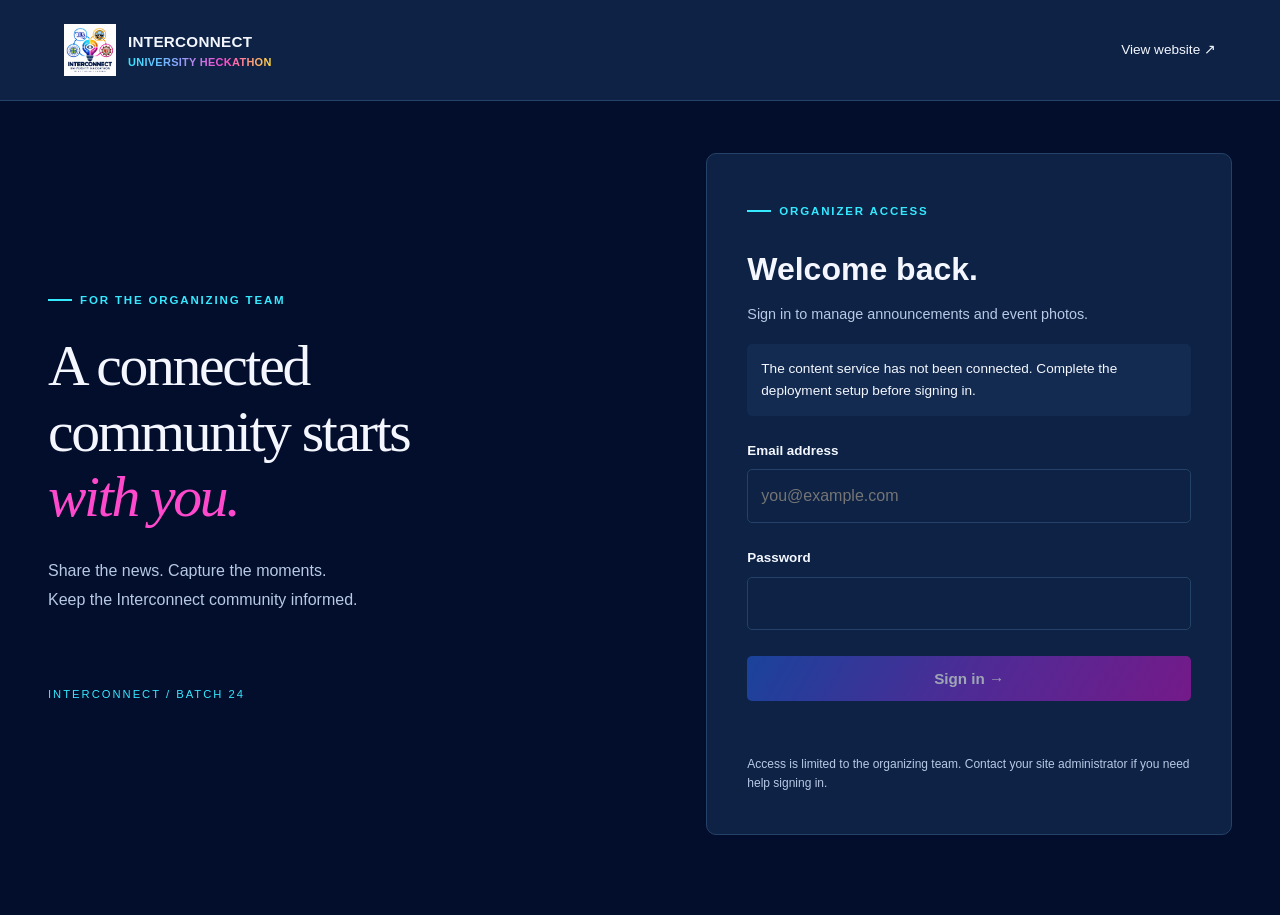
==== admin.html @ a16a400a "final website" ====
<!doctype html>
<html lang="en"><head><meta charset="UTF-8"><meta name="viewport" content="width=device-width, initial-scale=1"><meta name="robots" content="noindex,nofollow"><title>Organizer dashboard · Interconnect</title><link rel="icon" href="images/logo.png"><link rel="stylesheet" href="css/tokens.css"><link rel="stylesheet" href="css/base.css"><link rel="stylesheet" href="css/university.css"><link rel="stylesheet" href="css/admin.css"></head>
<body class="admin-body">
  <header class="admin-header"><a class="nav-logo" href="index.html"><img class="logo-img" src="images/logo.png" alt=""><span class="logo-text">INTERCONNECT <span class="grad-text brand-subtitle">UNIVERSITY HECKATHON</span></span></a><a href="index.html">View website ↗</a></header>
  <main class="admin-main">
    <section id="login-panel" class="login-layout">
      <div class="login-intro"><span class="section-label">For the organizing team</span><h1>A connected<br>community starts<br><em>with you.</em></h1><p>Share the news. Capture the moments.<br>Keep the Interconnect community informed.</p><span class="login-signature">INTERCONNECT / BATCH 24</span></div>
      <div class="admin-card login-card"><span class="section-label">Organizer access</span><h2>Welcome back.</h2><p class="muted">Sign in to manage announcements and event photos.</p>
        <p id="setup-notice" class="notice" hidden>The content service has not been connected. Complete the deployment setup before signing in.</p>
        <form id="login-form"><label for="email">Email address</label><input id="email" name="email" type="email" autocomplete="username" required placeholder="you@example.com"><label for="password">Password</label><input id="password" name="password" type="password" autocomplete="current-password" required><button class="btn btn-primary" type="submit">Sign in →</button><p id="login-status" class="form-status" role="status"></p></form>
        <p class="login-help">Access is limited to the organizing team. Contact your site administrator if you need help signing in.</p>
      </div>
    </section>
    <section id="dashboard" hidden>
      <div class="dashboard-heading"><div><span class="section-label">Organizer workspace</span><h1>Make it worth sharing.</h1><p class="muted">Your updates appear on the public website as soon as you publish.</p></div><button class="btn btn-ghost" id="logout">Sign out</button></div>
      <div id="dashboard-status" class="form-status" role="status"></div>
      <div class="admin-tabs" role="tablist" aria-label="Content type"><button id="announcements-tab" role="tab" aria-selected="true" aria-controls="announcements-panel">Announcements <span id="announcement-count">—</span></button><button id="photos-tab" role="tab" aria-selected="false" aria-controls="photos-panel" tabindex="-1">Event photos <span id="photo-count">—</span></button></div>
      <section id="announcements-panel" role="tabpanel" aria-labelledby="announcements-tab">
        <div class="editor-layout"><div class="admin-card"><h2 id="editor-title">New announcement</h2><p class="muted">Share dates, reminders, and important updates.</p>
          <form id="announcement-form"><label for="announcement-title">Title</label><input id="announcement-title" maxlength="160" required placeholder="Give your update a clear title"><label for="announcement-body">Message</label><textarea id="announcement-body" rows="7" maxlength="5000" required placeholder="What does the community need to know?"></textarea><label class="check-label"><input type="checkbox" id="announcement-pinned"> Pin to the top of announcements</label><div class="form-actions"><button class="btn btn-primary" type="submit" id="announcement-save">Publish announcement</button><button class="btn btn-ghost" type="button" id="cancel-edit" hidden>Cancel edit</button></div><p id="announcement-status" class="form-status" role="status"></p></form>
        </div><div><div class="list-heading"><h2>Published announcements</h2><button class="text-button" id="refresh-announcements">Refresh</button></div><div id="admin-announcements" class="admin-list"></div><button class="btn btn-ghost load-more" id="admin-announcements-more" hidden>Load more</button></div></div>
      </section>
      <section id="photos-panel" role="tabpanel" aria-labelledby="photos-tab" hidden>
        <div class="editor-layout"><div class="admin-card"><h2>Share an event photo</h2><p class="muted">Celebrate the moments that brought everyone together.</p>
          <form id="photo-form"><label for="photo-file">Choose a photo</label><input id="photo-file" type="file" accept="image/jpeg,image/png,image/webp" required aria-describedby="photo-help"><p class="field-help" id="photo-help">JPEG, PNG, or WebP · up to 8 MB · under 40 megapixels</p><img id="photo-preview" class="upload-preview" alt="Selected photo preview" hidden><label for="photo-caption">Caption / image description</label><input id="photo-caption" maxlength="240" required placeholder="Describe this moment"><button class="btn btn-primary" type="submit">Upload &amp; publish photo</button><p id="photo-status" class="form-status" role="status"></p></form>
        </div><div><div class="list-heading"><h2>Event gallery</h2><button class="text-button" id="refresh-photos">Refresh</button></div><div id="admin-photos" class="admin-photo-grid"></div><button class="btn btn-ghost load-more" id="admin-photos-more" hidden>Load more</button></div></div>
      </section>
    </section>
  </main>
  <dialog id="delete-dialog" class="confirm-dialog"><form method="dialog"><h2>Delete this item?</h2><p id="delete-description"></p><p>This permanently removes it from the website.</p><div class="form-actions"><button class="btn btn-ghost" value="cancel" autofocus>Keep item</button><button class="btn btn-primary" value="delete">Delete permanently</button></div></form></dialog>
  <script src="js/config.js"></script><script src="js/api.js"></script><script src="js/admin.js"></script>
</body></html>
---- css/tokens.css ----
/* ============================================================
   DESIGN TOKENS — Edit these to restyle the entire site
============================================================ */
:root {
  /* Colors */
  --c-bg:        #050814;
  --c-navy:      #080d1e;
  --c-purple:    #7c3aed;
  --c-purple-lt: #a855f7;
  --c-blue:      #2563eb;
  --c-blue-lt:   #38bdf8;
  --c-pink:      #ec4899;
  --c-yellow:    #fbbf24;
  --c-white:     #f1f5f9;
  --c-muted:     #94a3b8;
  --c-border:    rgba(124,58,237,0.25);

  /* Gradients */
  --grad-main: linear-gradient(135deg,#7c3aed,#2563eb,#ec4899);
  --grad-text: linear-gradient(90deg,#a855f7,#38bdf8,#ec4899);
  --grad-card: linear-gradient(135deg,rgba(124,58,237,0.08),rgba(37,99,235,0.06));

  /* Glass */
  --glass-bg:     rgba(8,13,30,0.6);
  --glass-border: rgba(255,255,255,0.08);

  /* Typography */
  --font-display: 'Outfit', sans-serif;
  --font-body:    'Space Grotesk', sans-serif;

  /* Easing */
  --ease-out:    cubic-bezier(0.16,1,0.3,1);
  --ease-spring: cubic-bezier(0.34,1.56,0.64,1);

  /* Spacing */
  --section-py: 100px;
  --container:  1200px;
  --gap:        24px;
}
---- css/base.css ----
/* ============================================================
   BASE RESET & UTILITIES
============================================================ */
*, *::before, *::after { box-sizing: border-box; margin: 0; padding: 0; }
html { scroll-behavior: smooth; font-size: 16px; }
body {
  background: var(--c-bg);
  color: var(--c-white);
  font-family: var(--font-body);
  line-height: 1.6;
  overflow-x: hidden;
}
a { color: inherit; text-decoration: none; }
img { max-width: 100%; display: block; }

/* Gradient text */
.grad-text {
  background: var(--grad-text);
  -webkit-background-clip: text;
  -webkit-text-fill-color: transparent;
  background-clip: text;
}

/* Container */
.container {
  max-width: var(--container);
  margin: 0 auto;
  padding: 0 var(--gap);
}

/* Section */
.section { position: relative; z-index: 2; padding: var(--section-py) 0; }
.pt-0 { padding-top: 0 !important; }

/* Text helpers */
.text-center { text-align: center; }
.mx-auto { margin-left: auto; margin-right: auto; }

/* Section label */
.section-label {
  display: inline-flex; align-items: center; gap: 8px;
  font-size: 0.72rem; font-weight: 600; letter-spacing: 0.15em;
  text-transform: uppercase; color: var(--c-purple-lt);
  border: 1px solid rgba(168,85,247,0.3);
  border-radius: 100px; padding: 6px 16px; margin-bottom: 24px;
  background: rgba(124,58,237,0.08);
}
.section-label::before {
  content: '';
  width: 6px; height: 6px; border-radius: 50%;
  background: var(--c-purple-lt);
  animation: pulse-dot 2s ease infinite;
}
@keyframes pulse-dot {
  0%,100% { opacity:1; transform:scale(1); }
  50%      { opacity:0.4; transform:scale(0.6); }
}

/* Section headings */
.section-heading {
  font-family: var(--font-display);
  font-size: clamp(2rem,3.5vw,2.8rem);
  font-weight: 800; line-height: 1.15;
  letter-spacing: -0.01em; margin-bottom: 16px;
}
.section-sub {
  color: var(--c-muted); max-width: 520px;
  line-height: 1.75; margin-bottom: 0;
}
.section-header-row {
  display: flex; align-items: flex-end;
  justify-content: space-between;
  flex-wrap: wrap; gap: 20px; margin-bottom: 60px;
}

/* Body text */
.body-text {
  color: var(--c-muted); line-height: 1.8; margin-bottom: 20px;
}

/* Buttons */
.btn {
  display: inline-flex; align-items: center; gap: 8px;
  font-family: var(--font-body); font-weight: 600; font-size: 0.95rem;
  border-radius: 12px; padding: 14px 28px; cursor: pointer;
  transition: all 0.3s var(--ease-out); border: none;
}
.btn-lg { font-size: 1.05rem; padding: 16px 36px; }
.btn-primary {
  background: var(--grad-main); color: #fff;
  box-shadow: 0 0 24px rgba(124,58,237,0.4);
}
.btn-primary:hover {
  transform: translateY(-3px) scale(1.02);
  box-shadow: 0 0 40px rgba(124,58,237,0.6), 0 16px 32px rgba(0,0,0,0.3);
}
.btn-ghost {
  background: rgba(255,255,255,0.04);
  border: 1px solid rgba(255,255,255,0.12);
  color: var(--c-white);
  backdrop-filter: blur(10px);
}
.btn-ghost:hover {
  background: rgba(124,58,237,0.15);
  border-color: rgba(168,85,247,0.5);
  transform: translateY(-2px);
  box-shadow: 0 0 20px rgba(124,58,237,0.2);
}

/* Glass card */
.glass-card {
  background: var(--glass-bg);
  border: 1px solid var(--glass-border);
  border-radius: 20px;
  backdrop-filter: blur(16px);
  -webkit-backdrop-filter: blur(16px);
}

/* Tags */
.tag {
  font-size: 0.75rem; font-weight: 600;
  padding: 5px 12px; border-radius: 100px;
  background: rgba(37,99,235,0.15);
  border: 1px solid rgba(56,189,248,0.25);
  color: var(--c-blue-lt);
}

/* Logo */
.logo-img { width: 52px; height: 52px; flex-shrink: 0; object-fit: contain; }
.logo-text {
  font-family: var(--font-display);
  font-weight: 800; font-size: 1rem;
}
---- css/university.css ----
/* Existing academic layout with the hackathon campaign color palette. */
:root { --c-bg:#030d2c; --c-navy:#071632; --c-white:#f4f7ff; --c-muted:#b7c9e5; --c-purple:#7755ee; --c-purple-lt:#35e9ff; --c-blue:#2563eb; --c-blue-lt:#35e9ff; --c-pink:#ff49cd; --c-yellow:#ffda3d; --c-border:#244267; --glass-bg:#0d2244; --glass-border:#244267; --grad-main:linear-gradient(120deg,#2259d6,#7932cc,#b914b7); --grad-text:linear-gradient(90deg,#35e9ff,#87a7ff,#ff49cd,#ffda3d); --grad-card:linear-gradient(135deg,#0d2244,#122647); --font-body:'Outfit',Arial,sans-serif; --section-py:88px; }
[hidden] { display:none!important; }
body { background:var(--c-bg); }
section[id] { scroll-margin-top:95px; }
:focus-visible { outline:3px solid #35e9ff; outline-offset:4px; }
.skip-link { position:fixed; top:-70px; left:16px; z-index:300; background:#0d2244; padding:12px; }
.skip-link:focus { top:10px; }
#bg-canvas,#particles,.hackathon-glow,.cta-glow,.register-glow { display:none; }
.utility-bar { background:#02091e; color:#f4f7ff; font-size:.76rem; letter-spacing:.04em; }
.utility-bar .container { display:flex; justify-content:space-between; gap:16px; padding-top:9px; padding-bottom:9px; }
.utility-bar a { color:#35e9ff; }
#navbar { position:sticky; top:0; left:auto; transform:none; width:100%; max-width:none; height:86px; padding:0 max(24px,calc((100vw - 1152px)/2)); border:0; border-bottom:1px solid var(--c-border); border-radius:0; background:#0d2244; box-shadow:none; gap:24px; }
#navbar.scrolled { background:#0d2244; box-shadow:0 4px 18px #00061540; }
.nav-links { gap:0; }
.nav-links a { padding:10px 11px; }
.nav-links a:hover,.nav-links a.active { color:#35e9ff; background:#132b50; }
.logo-text { font-size:.95rem; letter-spacing:.02em; }
.logo-text .brand-subtitle { display:block; font-size:.72em; line-height:1.35; }
.mobile-menu { top:90px; background:#0d2244; border-radius:8px; box-shadow:0 12px 30px #00061580; }
.mobile-menu a:hover { background:#132b50; }
.btn { border-radius:5px; box-shadow:none; }
.btn-primary:hover { background:#274ed0; box-shadow:0 5px 14px #00061555; transform:translateY(-2px); }
.btn-ghost { border-color:var(--c-border); background:transparent; }
.btn-ghost:hover { background:#132b50; border-color:#35e9ff; box-shadow:none; }
#hero { min-height:630px; padding:75px 0; background:linear-gradient(110deg,#030d2c 60%,#102650); }
.hero-inner { grid-template-columns:1.15fr 1fr; gap:64px; }
.hero-title { font-size:clamp(3.7rem,6vw,5.8rem); font-weight:600; letter-spacing:-.05em; line-height:1.02; }
.hero-title .grad-text { font-family:Georgia,serif; font-weight:400; font-style:italic; }
.hero-badge,.section-label { border:0; padding:0; border-radius:0; background:none; color:#35e9ff; letter-spacing:.16em; }
.section-label::before { width:24px; height:2px; border-radius:0; animation:none; }
.hero-sub { font-size:1.1rem; }
.hero-meta { gap:12px 24px; border-top:1px solid var(--c-border); padding-top:22px; }
.event-poster { width:100%; background:#0d2244; color:#f4f7ff; padding:40px; position:relative; overflow:hidden; border-radius:160px 160px 8px 8px; min-height:440px; display:flex; flex-direction:column; justify-content:flex-end; box-shadow:18px 18px 0 #20386c; }
.poster-art { position:absolute; inset:26px 26px 150px; border:1px solid #35e9ff60; border-radius:150px 150px 0 0; background:repeating-linear-gradient(90deg,transparent 0 34px,#35e9ff15 35px 36px); }
.poster-art::before,.poster-art::after { content:''; position:absolute; width:140px; height:140px; border:1px solid #35e9ff; border-radius:50%; top:60px; left:calc(50% - 105px); }
.poster-art::after { left:calc(50% - 35px); top:95px; background:#ff49cd1f; }
.poster-kicker { color:#ffda3d; letter-spacing:.2em; font-size:.7rem; position:relative; }
.event-poster h2 { font-family:Georgia,serif; font-weight:400; font-size:2.2rem; line-height:1.18; margin:12px 0 24px; position:relative; }
.poster-bottom { display:flex; justify-content:space-between; border-top:1px solid #ffffff30; padding-top:20px; font-size:.8rem; color:#b7c9e5; }
.universities-strip { background:#0d2244; padding:26px 0; }
.university-roster { display:grid; grid-template-columns:1fr 1fr; gap:48px; align-items:center; padding-top:18px; padding-bottom:18px; }
.host-university .section-label { margin-bottom:12px; }
.host-university h2 { font-size:2rem; font-weight:600; letter-spacing:-.03em; margin-bottom:6px; }
.host-university p { color:var(--c-muted); }
.featuring-universities { border-left:1px solid var(--c-border); padding-left:48px; }
.featuring-universities h3 { font-size:1rem; font-weight:600; margin-bottom:12px; }
.featuring-universities ul { list-style:disc; padding-left:20px; color:var(--c-muted); }
.featuring-universities li { padding:4px 0; }
.featuring-universities li::marker { color:#35e9ff; }
@media(max-width:768px) { .university-roster { grid-template-columns:1fr; gap:24px; } .featuring-universities { border-left:0; border-top:1px solid var(--c-border); padding:24px 0 0; } }
.universities-inner { flex-wrap:nowrap; gap:24px; justify-content:space-between; }
.uni-icon { background:#132b50; border-color:#244267; }
.uni-badge { font-size:.75rem; flex:1; }
.section-heading { font-weight:600; letter-spacing:-.035em; }
.section-header-row { margin-bottom:36px; }
.countdown-section { background:#071632; }
.countdown-box,.stat-card,.hack-card,.pricing-card,.feature-card,.track-card,.tech-badge,.team-card,.about-card-main,.glass-card { border-radius:8px; border-color:var(--c-border); box-shadow:none; }
.countdown-box,.stat-card,.hack-card { background:#0d2244; }
.countdown-date-badge,.tag { background:#132b50; border-color:#244267; color:#35e9ff; }
.feature-num { color:#35e9ff; }
.feature-card::before,.about-card-main::before { display:none; }
.feature-icon,.track-icon,.uni-icon { background:#132b50!important; border-color:#244267!important; }
.step-node,.team-avatar { background:#344dc0!important; }
.feature-accent { background:#ff49cd!important; }
.tech-badge { color:#b7c9e5!important; }
.feature-card:hover,.track-card:hover,.team-card:hover,.pricing-card:hover,.hack-card:hover { border-color:#35e9ff; box-shadow:0 8px 24px #00061555; }
.hackathon-section,.cta-section,.register-section { background:#071632; }
.qr-coming-soon { background:#0d2244; }
.content-section { background:#0d2244; }
.content-grid { display:grid; grid-template-columns:repeat(3,minmax(0,1fr)); gap:24px; }
.content-card { border:1px solid var(--c-border); border-radius:8px; background:#0d2244; padding:28px; overflow-wrap:anywhere; }
.content-card h3 { font-size:1.3rem; font-weight:600; margin:12px 0; line-height:1.35; }
.content-card p { white-space:pre-wrap; color:var(--c-muted); }
.content-date { font-size:.75rem; color:#35e9ff; letter-spacing:.04em; }
.pin-badge { display:inline-block; font-size:.7rem; background:#132b50; color:#35e9ff; border-radius:3px; padding:3px 8px; margin-right:8px; }
.content-state { grid-column:1/-1; border:1px dashed #244267; background:#030d2c; border-radius:8px; padding:38px 24px; text-align:center; color:var(--c-muted); }
.content-state strong { display:block; font-size:1.1rem; color:var(--c-white); margin-bottom:6px; }
.content-state button { margin-top:16px; }
.load-more { margin:28px auto 0; display:flex; }
.photo-card { padding:0; overflow:hidden; }
.photo-card button { display:block; border:0; background:#132b50; width:100%; cursor:zoom-in; }
.photo-card img { width:100%; aspect-ratio:4/3; object-fit:cover; transition:transform .25s; }
.photo-card button:hover img { transform:scale(1.03); }
.photo-card figcaption { padding:18px 22px; }
.lightbox { border:0; border-radius:8px; margin:auto; padding:20px; max-width:min(94vw,1100px); max-height:94vh; background:#0d2244; }
.lightbox::backdrop { background:#000615e6; }
.lightbox img { max-height:72vh; margin:auto; object-fit:contain; }
.lightbox p { margin-top:14px; }
.lightbox .btn { display:flex; margin:0 0 16px auto; }
#footer { background:#02091e; color:#f4f7ff; --c-muted:#b7c9e5; --c-white:#f4f7ff; --c-purple-lt:#35e9ff; --grad-text:linear-gradient(90deg,#35e9ff,#ff49cd); }
.footer-bottom { border-color:#ffffff25; }
.page-banner { background:#071632; border-bottom:1px solid var(--c-border); padding:48px 0 54px; }
.page-breadcrumb { color:var(--c-muted); font-size:.8rem; margin-bottom:22px; }
.page-breadcrumb a { color:#35e9ff; text-decoration:underline; text-underline-offset:3px; }
.page-banner h1 { font-family:Georgia,serif; font-size:clamp(2.5rem,5vw,4rem); font-weight:400; line-height:1.15; margin-bottom:16px; }
.page-banner p { color:var(--c-muted); max-width:620px; }
.mobile-menu a.active { color:#35e9ff; background:#132b50; }
body[data-page]:not([data-page="home"]) main { min-height:60vh; }
.footer-developers { padding-top:18px; color:#b7c9e5; font-size:.82rem; text-align:center; }
.footer-developers a { color:#35e9ff; text-decoration:underline; text-underline-offset:3px; }
.footer-developers a:hover { color:#f4f7ff; }
.team-grid { grid-template-columns:repeat(3,minmax(0,1fr)); }
@media(max-width:1024px) { .team-grid { grid-template-columns:repeat(2,minmax(0,1fr)); } }
@media(max-width:480px) { .team-grid { grid-template-columns:1fr; } }
button:disabled { opacity:.6; cursor:wait; }
@media(max-width:1050px) { .nav-links { display:none; } .hamburger { display:flex; } .hero-inner { gap:32px; } .event-poster { padding:30px; } }
@media(max-width:768px) { #navbar { height:74px; padding:0 20px; } .utility-bar .container { font-size:.65rem; } .utility-bar .utility-extra { display:none; } #hero { padding:48px 0 60px; } .hero-inner { grid-template-columns:1fr; } .hero-visual { order:0; } .event-poster { min-height:390px; max-width:440px; margin:16px auto 0; } .hero-meta { margin-bottom:10px; } .universities-inner { flex-wrap:wrap; } .uni-badge { flex-basis:42%; } .content-grid { grid-template-columns:1fr 1fr; } .section { padding:64px 0; } }
@media(max-width:500px) { .content-grid { grid-template-columns:1fr; } .hero-title { font-size:3.8rem; } .event-poster { box-shadow:8px 8px 0 #20386c; } .utility-bar .container { gap:6px; } .logo-text { font-size:.82rem; } }
@media(prefers-reduced-motion:reduce) { html { scroll-behavior:auto; } *,*::before,*::after { animation:none!important; transition:none!important; } .reveal { opacity:1!important; transform:none!important; } }

.registration-pending { background:#2259d6; color:#fff; opacity:1; }
.qr-wrapper { width:232px; height:232px; padding:15px; background:#fff; border-color:var(--c-border); }
.qr-wrapper canvas,.qr-wrapper img { border-radius:0!important; }
.team-avatar { color:#fff; width:112px; height:112px; box-shadow:0 0 0 4px #132b50; }
.team-card:hover .team-avatar { box-shadow:0 0 0 4px #35e9ff; }
.team-card { display:flex; flex-direction:column; align-items:center; }
.team-desc { flex:1; }
.team-linkedin { display:inline-flex; align-items:center; gap:8px; margin-top:20px; padding:8px 14px; border:1px solid var(--c-border); border-radius:5px; color:#35e9ff; font-size:.8rem; font-weight:600; }
.team-linkedin-icon { width:20px; height:20px; object-fit:contain; flex-shrink:0; }
.team-linkedin:hover { background:#132b50; border-color:#35e9ff; }
.team-linkedin-placeholder,.team-linkedin-placeholder:hover { color:var(--c-muted); background:#030d2c; border-color:var(--c-border); }
---- css/admin.css ----
.admin-body { font-family:Arial,sans-serif; }
.admin-header { padding:24px 5%; display:flex; align-items:center; justify-content:space-between; gap:20px; background:#0d2244; border-bottom:1px solid var(--c-border); font-size:.85rem; }
.admin-main { max-width:1240px; margin:0 auto; padding:52px 28px 80px; }
.login-layout { display:grid; grid-template-columns:1.1fr 1fr; gap:80px; align-items:center; min-height:70vh; }
.login-intro h1 { font-family:Georgia,serif; font-size:clamp(2.7rem,4.5vw,4.4rem); font-weight:400; letter-spacing:-.04em; line-height:1.13; margin-bottom:28px; }
.login-intro h1 em { color:#ff49cd; }
.login-intro p { color:var(--c-muted); line-height:1.8; }
.login-signature { display:block; margin-top:72px; letter-spacing:.18em; font-size:.7rem; color:#35e9ff; }
.admin-card { background:#0d2244; border:1px solid var(--c-border); border-radius:10px; padding:30px; }
.login-card { padding:40px; }
.admin-card h2,.list-heading h2 { font-size:1.35rem; font-weight:600; margin-bottom:8px; }
.login-card h2 { font-size:2rem; }
.muted { color:var(--c-muted); font-size:.9rem; }
form label { display:block; font-size:.84rem; font-weight:600; margin:24px 0 8px; }
input,textarea { font:inherit; width:100%; background:#0d2244; border:1px solid #244267; padding:13px; border-radius:5px; color:#f4f7ff; }
textarea { resize:vertical; min-height:130px; }
input:focus,textarea:focus { border-color:#35e9ff; }
form>.btn { margin-top:26px; }
#login-form>.btn { width:100%; justify-content:center; }
.login-help,.field-help { color:var(--c-muted); font-size:.75rem; margin-top:14px; line-height:1.6; }
.form-status { min-height:24px; margin-top:16px; font-size:.85rem; color:#6ce7ad; overflow-wrap:anywhere; }
.form-status.error { color:#ff9d9d; }
.notice { padding:14px; margin-top:18px; background:#132b50; border-radius:5px; font-size:.85rem; }
.dashboard-heading { display:flex; gap:20px; align-items:center; justify-content:space-between; }
.dashboard-heading h1 { font-family:Georgia,serif; font-size:2.5rem; font-weight:400; margin:0 0 8px; }
.dashboard-heading .section-label { margin-bottom:14px; }
.admin-tabs { display:flex; gap:26px; border-bottom:1px solid var(--c-border); margin:24px 0 32px; }
.admin-tabs button { border:0; border-bottom:3px solid transparent; background:none; font:inherit; padding:16px 0; cursor:pointer; color:var(--c-muted); }
.admin-tabs button[aria-selected=true] { color:#35e9ff; border-bottom-color:#35e9ff; }
.admin-tabs span { font-size:.7rem; background:#102650; padding:4px 8px; border-radius:20px; margin-left:6px; }
.editor-layout { display:grid; grid-template-columns:minmax(280px,.85fr) minmax(0,1.15fr); gap:32px; align-items:start; }
.check-label { display:flex; gap:10px; align-items:center; font-weight:400; }
.check-label input { width:18px; height:18px; accent-color:#35e9ff; }
.form-actions { display:flex; flex-wrap:wrap; gap:10px; margin-top:24px; }
.form-actions .btn { font-size:.85rem; padding:12px 16px; }
.list-heading { display:flex; align-items:center; justify-content:space-between; gap:12px; margin-bottom:20px; }
.text-button { background:none; border:0; font:inherit; color:#35e9ff; font-size:.8rem; cursor:pointer; text-decoration:underline; }
.admin-list { display:grid; gap:16px; }
.admin-list .content-card { padding:22px; }
.admin-list .content-card p { font-size:.86rem; }
.admin-photo-grid { display:grid; grid-template-columns:repeat(2,minmax(0,1fr)); gap:18px; }
.admin-photo-grid img { width:100%; aspect-ratio:4/3; object-fit:cover; }
.admin-photo-grid .content-card { padding:0; overflow:hidden; }
.admin-photo-grid .photo-details { padding:16px; }
.admin-photo-grid p { font-size:.85rem; }
.upload-preview { margin-top:18px; max-height:220px; width:100%; object-fit:contain; background:#132b50; border-radius:5px; }
.confirm-dialog { background:#0d2244; color:var(--c-white); margin:auto; border:1px solid var(--c-border); border-radius:10px; padding:30px; max-width:440px; width:calc(100% - 32px); }
.confirm-dialog::backdrop { background:#000615cc; }
.confirm-dialog p { margin-top:14px; color:var(--c-muted); overflow-wrap:anywhere; }
@media(max-width:800px) { .login-layout { grid-template-columns:1fr; gap:32px; } .login-intro h1 { font-size:2.8rem; } .login-signature { display:none; } .editor-layout { grid-template-columns:1fr; } .admin-main { padding:32px 20px; } .dashboard-heading { align-items:flex-start; } .dashboard-heading h1 { font-size:2rem; } .login-card { padding:28px; } }
@media(max-width:420px) { .admin-photo-grid { grid-template-columns:1fr; } .admin-header { padding:20px; } .admin-header>a:last-child { font-size:.7rem; } .admin-tabs { gap:15px; font-size:.85rem; } }

.admin-header .nav-logo { display:flex; align-items:center; gap:12px; }
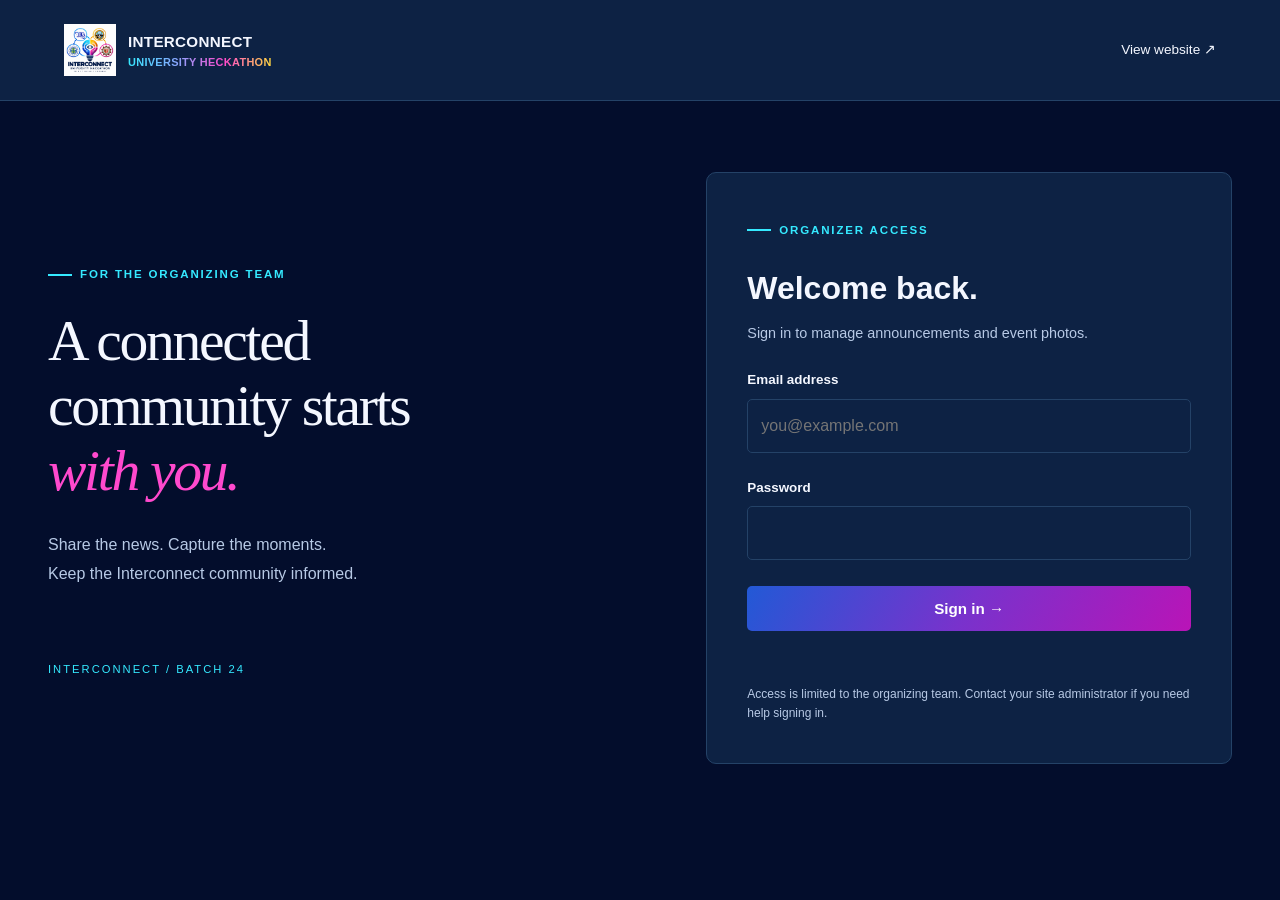
==== commit fb35927d: "admin registration" ====
--- a/admin.html
+++ b/admin.html
@@ -14,6 +14,25 @@
     <section id="dashboard" hidden>
       <div class="dashboard-heading"><div><span class="section-label">Organizer workspace</span><h1>Make it worth sharing.</h1><p class="muted">Your updates appear on the public website as soon as you publish.</p></div><button class="btn btn-ghost" id="logout">Sign out</button></div>
       <div id="dashboard-status" class="form-status" role="status"></div>
+      <section class="admin-card schedule-card" aria-labelledby="schedule-heading">
+        <div class="list-heading"><h2 id="schedule-heading">Registration &amp; countdown</h2><button type="button" class="text-button" id="refresh-schedule">Reload settings</button></div>
+        <p class="muted">All dates and times use Pakistan time (PKT / UTC+5). Updates appear on page refresh or within a minute on an open website.</p>
+        <form id="schedule-form">
+          <fieldset id="schedule-fields" disabled>
+            <label for="registration-mode">Registration control</label>
+            <select id="registration-mode"><option value="auto">Automatic (deadline)</option><option value="open">Manually Open</option><option value="closed">Manually Closed</option></select>
+            <p class="field-help">To extend registration automatically, choose Automatic and set a future deadline. Manually Open stays open until you change this setting.</p>
+            <div class="schedule-dates">
+              <div><label for="registration-deadline">Registration closes at (PKT)</label><input type="datetime-local" id="registration-deadline" step="1" required></div>
+              <div><label for="event-start">Event starts at (PKT)</label><input type="datetime-local" id="event-start" step="1" required></div>
+              <div><label for="event-end">Event ends at (PKT)</label><input type="datetime-local" id="event-end" step="1" required></div>
+            </div>
+            <p class="field-help">The countdown becomes “Event Is Live” at the start time and disappears at the end time. These controls affect the website; manage Google Form responses separately.</p>
+            <div class="form-actions"><button class="btn btn-primary" type="submit" id="schedule-save">Save settings</button></div>
+          </fieldset>
+          <p id="schedule-status" class="form-status" role="status"></p>
+        </form>
+      </section>
       <div class="admin-tabs" role="tablist" aria-label="Content type"><button id="announcements-tab" role="tab" aria-selected="true" aria-controls="announcements-panel">Announcements <span id="announcement-count">—</span></button><button id="photos-tab" role="tab" aria-selected="false" aria-controls="photos-panel" tabindex="-1">Event photos <span id="photo-count">—</span></button></div>
       <section id="announcements-panel" role="tabpanel" aria-labelledby="announcements-tab">
         <div class="editor-layout"><div class="admin-card"><h2 id="editor-title">New announcement</h2><p class="muted">Share dates, reminders, and important updates.</p>
@@ -28,5 +47,5 @@
     </section>
   </main>
   <dialog id="delete-dialog" class="confirm-dialog"><form method="dialog"><h2>Delete this item?</h2><p id="delete-description"></p><p>This permanently removes it from the website.</p><div class="form-actions"><button class="btn btn-ghost" value="cancel" autofocus>Keep item</button><button class="btn btn-primary" value="delete">Delete permanently</button></div></form></dialog>
-  <script src="js/config.js"></script><script src="js/api.js"></script><script src="js/admin.js"></script>
+  <script src="js/config.js"></script><script src="js/api.js"></script><script src="js/schedule.js"></script><script src="js/admin.js"></script>
 </body></html>
--- a/css/university.css
+++ b/css/university.css
@@ -120,3 +120,7 @@
 .team-linkedin-icon { width:20px; height:20px; object-fit:contain; flex-shrink:0; }
 .team-linkedin:hover { background:#132b50; border-color:#35e9ff; }
 .team-linkedin-placeholder,.team-linkedin-placeholder:hover { color:var(--c-muted); background:#030d2c; border-color:var(--c-border); }
+
+/* Time-controlled registration and countdown states. */
+#countdown[hidden], #countdown .countdown-grid[hidden], .qr-hint[hidden] { display:none !important; }
+.registration-pending[aria-disabled="true"] { opacity:.65; cursor:not-allowed; }
--- a/css/admin.css
+++ b/css/admin.css
@@ -51,3 +51,10 @@
 @media(max-width:420px) { .admin-photo-grid { grid-template-columns:1fr; } .admin-header { padding:20px; } .admin-header>a:last-child { font-size:.7rem; } .admin-tabs { gap:15px; font-size:.85rem; } }
 
 .admin-header .nav-logo { display:flex; align-items:center; gap:12px; }
+.schedule-card { margin:24px 0 32px; }
+.schedule-card fieldset { border:0; padding:0; min-width:0; }
+.schedule-card select { width:100%; font:inherit; padding:13px; border:1px solid #244267; border-radius:5px; background:#0d2244; color:#f4f7ff; }
+.schedule-dates { display:grid; grid-template-columns:repeat(3,minmax(0,1fr)); gap:20px; }
+.schedule-dates input { min-width:0; color-scheme:dark; }
+.schedule-card :disabled { opacity:.6; cursor:not-allowed; }
+@media(max-width:800px) { .schedule-dates { grid-template-columns:1fr; gap:0; } }
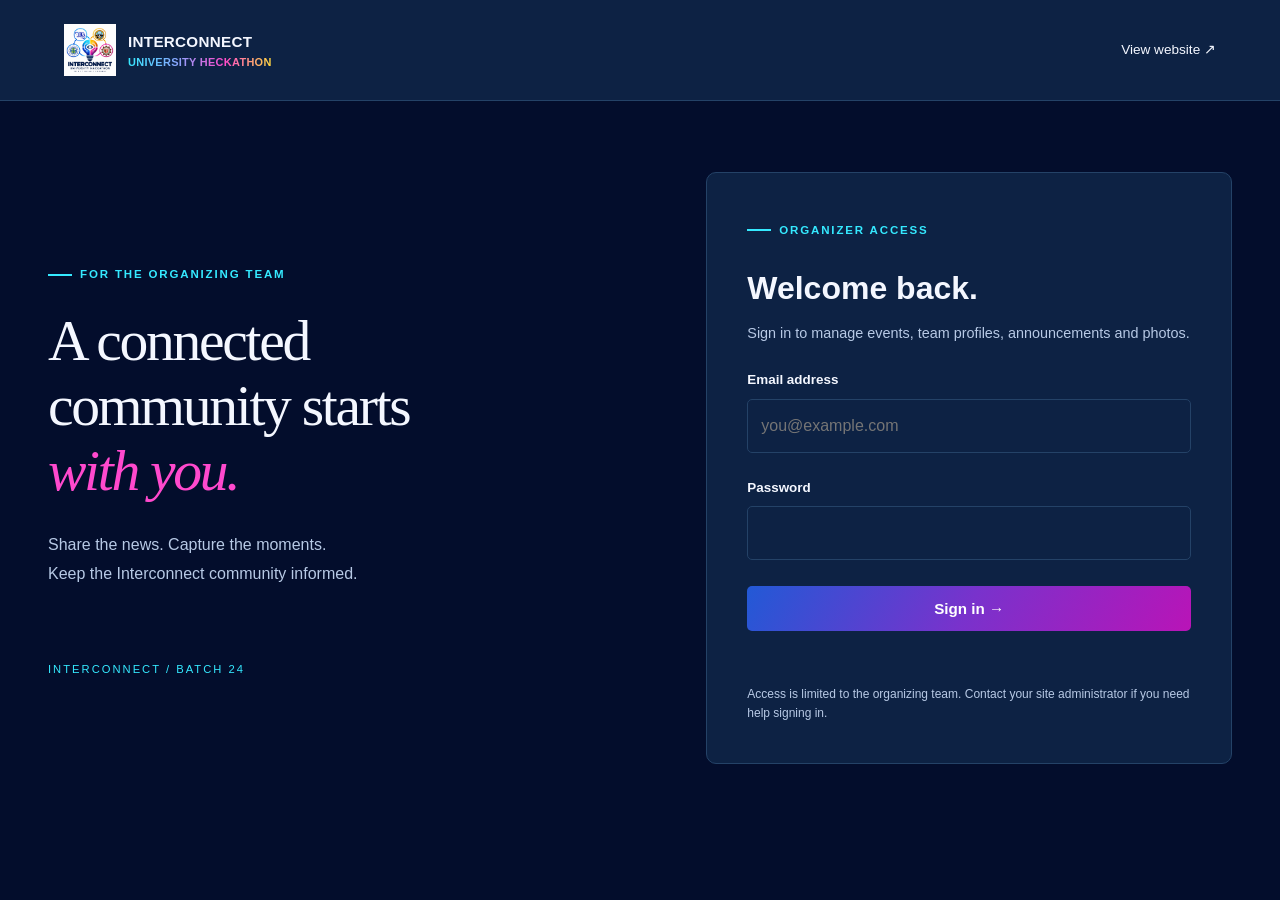
==== commit 03dab4fd: "Add event and team admin controls, update host branding and navigation" ====
--- a/admin.html
+++ b/admin.html
@@ -5,7 +5,7 @@
   <main class="admin-main">
     <section id="login-panel" class="login-layout">
       <div class="login-intro"><span class="section-label">For the organizing team</span><h1>A connected<br>community starts<br><em>with you.</em></h1><p>Share the news. Capture the moments.<br>Keep the Interconnect community informed.</p><span class="login-signature">INTERCONNECT / BATCH 24</span></div>
-      <div class="admin-card login-card"><span class="section-label">Organizer access</span><h2>Welcome back.</h2><p class="muted">Sign in to manage announcements and event photos.</p>
+      <div class="admin-card login-card"><span class="section-label">Organizer access</span><h2>Welcome back.</h2><p class="muted">Sign in to manage events, team profiles, announcements and photos.</p>
         <p id="setup-notice" class="notice" hidden>The content service has not been connected. Complete the deployment setup before signing in.</p>
         <form id="login-form"><label for="email">Email address</label><input id="email" name="email" type="email" autocomplete="username" required placeholder="you@example.com"><label for="password">Password</label><input id="password" name="password" type="password" autocomplete="current-password" required><button class="btn btn-primary" type="submit">Sign in →</button><p id="login-status" class="form-status" role="status"></p></form>
         <p class="login-help">Access is limited to the organizing team. Contact your site administrator if you need help signing in.</p>
@@ -14,6 +14,48 @@
     <section id="dashboard" hidden>
       <div class="dashboard-heading"><div><span class="section-label">Organizer workspace</span><h1>Make it worth sharing.</h1><p class="muted">Your updates appear on the public website as soon as you publish.</p></div><button class="btn btn-ghost" id="logout">Sign out</button></div>
       <div id="dashboard-status" class="form-status" role="status"></div>
+
+      <details class="admin-card management-card" id="event-management">
+        <summary>Manage events <span class="muted">Draft, publish, edit or archive</span></summary>
+        <p class="field-help">Publish makes this the one current event on the home page and archives the previous current event. Drafts stay private.</p>
+        <div class="form-actions"><button class="btn btn-ghost" type="button" id="new-event">New event</button><button class="text-button" type="button" id="reload-events">Reload events</button></div>
+        <label for="event-select">Choose an event</label><select id="event-select"><option value="">New draft</option></select>
+        <form id="event-form"><fieldset id="event-fields" disabled>
+          <label for="ev-name">Event name</label><input id="ev-name" type="text" required maxlength="160">
+          <label for="ev-tagline">Tagline</label><input id="ev-tagline" type="text" maxlength="240">
+          <label for="ev-description">Description</label><textarea id="ev-description" maxlength="10000" rows="4"></textarea>
+          <label for="ev-venue">Venue</label><input id="ev-venue" type="text" maxlength="300">
+          <label for="ev-mapUrl">Google Maps link</label><input id="ev-mapUrl" type="url" placeholder="https://…">
+          <label for="ev-registrationUrl">Registration form link</label><input id="ev-registrationUrl" type="url" placeholder="https://…">
+          <label for="ev-registrationMode">Registration control</label><select id="ev-registrationMode"><option value="auto">Automatic (deadline)</option><option value="open">Manually Open</option><option value="closed">Manually Closed</option></select>
+          <div class="schedule-dates"><div><label for="ev-registrationDeadline">Registration deadline (PKT)</label><input id="ev-registrationDeadline" type="datetime-local" step="1"></div><div><label for="ev-eventStart">Event starts (PKT)</label><input id="ev-eventStart" type="datetime-local" step="1"></div><div><label for="ev-eventEnd">Event ends (PKT)</label><input id="ev-eventEnd" type="datetime-local" step="1"></div></div>
+          <label class="check-label"><input id="ev-free" type="checkbox"> Free registration</label>
+          <label for="ev-feeDetails">Fee details (for paid events)</label><textarea id="ev-feeDetails" maxlength="2000" rows="3" placeholder="Solo: PKR 600"></textarea>
+          <label for="ev-email">Contact email</label><input id="ev-email" type="email" maxlength="254">
+          <label for="ev-whatsapp">WhatsApp with country code</label><input id="ev-whatsapp" type="tel" placeholder="923001234567" maxlength="20">
+          <label for="ev-image">Poster / banner (optional)</label><input id="ev-image" type="file" accept="image/jpeg,image/png,image/webp">
+          <p class="field-help">JPEG, PNG or WebP, up to 8 MB. Leave empty to keep the existing image.</p><img id="ev-preview" class="upload-preview" alt="Event banner preview" hidden>
+          <label class="check-label"><input id="ev-remove-image" type="checkbox"> Remove existing banner</label>
+          <div class="form-actions"><button id="event-save" class="btn btn-primary" type="submit">Save draft</button><button id="event-publish" class="btn btn-ghost" type="submit">Publish / Make Current</button><button id="event-archive" class="text-button" type="button" hidden>Archive event</button></div>
+        </fieldset><p id="event-status" class="form-status" role="status"></p></form>
+      </details>
+      <details class="admin-card management-card" id="team-management">
+        <summary>Manage team profiles <span class="muted">People behind the event</span></summary>
+        <div class="form-actions"><button class="btn btn-ghost" type="button" id="new-member">New member</button><button class="text-button" type="button" id="reload-team">Reload team</button></div>
+        <label for="member-select">Choose a member</label><select id="member-select"><option value="">New member</option></select>
+        <form id="member-form"><fieldset id="member-fields" disabled>
+          <label for="member-name">Full name</label><input id="member-name" type="text" required maxlength="120">
+          <label for="member-role">Role / designation</label><input id="member-role" type="text" required maxlength="160">
+          <label for="member-description">Short description (optional)</label><textarea id="member-description" rows="3" maxlength="1000"></textarea>
+          <label for="member-linkedin">LinkedIn profile (optional)</label><input id="member-linkedin" type="url" placeholder="https://www.linkedin.com/in/…">
+          <p class="field-help">Leave blank to hide the LinkedIn icon.</p>
+          <label for="member-order">Display order (smaller numbers first)</label><input id="member-order" type="number" required min="0" max="10000" step="1" value="0">
+          <label for="member-image">Photo (optional)</label><input id="member-image" type="file" accept="image/jpeg,image/png,image/webp">
+          <p class="field-help">JPEG, PNG or WebP, up to 8 MB. Leave empty to keep the existing photo.</p><img id="member-preview" class="upload-preview" alt="Team photo preview" hidden>
+          <label class="check-label"><input id="member-remove-image" type="checkbox"> Remove existing photo</label>
+          <div class="form-actions"><button class="btn btn-primary" type="submit">Save member</button><button class="text-button" type="button" id="delete-member" hidden>Delete member</button></div>
+        </fieldset><p id="member-status" class="form-status" role="status"></p></form>
+      </details>
       <section class="admin-card schedule-card" aria-labelledby="schedule-heading">
         <div class="list-heading"><h2 id="schedule-heading">Registration &amp; countdown</h2><button type="button" class="text-button" id="refresh-schedule">Reload settings</button></div>
         <p class="muted">All dates and times use Pakistan time (PKT / UTC+5). Updates appear on page refresh or within a minute on an open website.</p>
@@ -47,5 +89,5 @@
     </section>
   </main>
   <dialog id="delete-dialog" class="confirm-dialog"><form method="dialog"><h2>Delete this item?</h2><p id="delete-description"></p><p>This permanently removes it from the website.</p><div class="form-actions"><button class="btn btn-ghost" value="cancel" autofocus>Keep item</button><button class="btn btn-primary" value="delete">Delete permanently</button></div></form></dialog>
-  <script src="js/config.js"></script><script src="js/api.js"></script><script src="js/schedule.js"></script><script src="js/admin.js"></script>
+  <script src="js/config.js"></script><script src="js/api.js"></script><script src="js/schedule.js"></script><script src="js/portal-admin.js"></script><script src="js/admin.js"></script>
 </body></html>
--- a/css/university.css
+++ b/css/university.css
@@ -124,3 +124,16 @@
 /* Time-controlled registration and countdown states. */
 #countdown[hidden], #countdown .countdown-grid[hidden], .qr-hint[hidden] { display:none !important; }
 .registration-pending[aria-disabled="true"] { opacity:.65; cursor:not-allowed; }
+/* Admin-managed current event and official host identity. */
+.hero-title { font-size:clamp(2.5rem,4.8vw,4.8rem); overflow-wrap:anywhere; }
+.event-tagline { margin:16px 0; font-size:1.45rem; font-weight:500; }
+[data-event-description], #event-fees { white-space:pre-line; }
+.event-banner { width:100%; max-height:640px; object-fit:contain; border-radius:8px; background:var(--c-bg); }
+.event-fees { max-width:760px; margin:32px auto; padding:28px; text-align:center; }
+.event-fees h3 { margin-bottom:12px; }
+.host-logo-wrap { display:block; max-width:390px; padding:18px; background:#0d2244; border-radius:6px; margin:12px 0; }
+.host-logo { width:100%; height:auto; }
+.footer-brand .host-logo-wrap { max-width:300px; }
+#no-current-event { padding:80px 24px; text-align:center; }
+.host-university h2 { font-size:1.5rem; }
+.qr-wrapper > p { color:#030d2c; padding:20px; text-align:center; }
--- a/css/admin.css
+++ b/css/admin.css
@@ -58,3 +58,11 @@
 .schedule-dates input { min-width:0; color-scheme:dark; }
 .schedule-card :disabled { opacity:.6; cursor:not-allowed; }
 @media(max-width:800px) { .schedule-dates { grid-template-columns:1fr; gap:0; } }
+.management-card { margin:24px 0; }
+.management-card summary { font-size:1.3rem; font-weight:600; cursor:pointer; }
+.management-card summary span { display:block; margin:8px 0; font-weight:400; }
+.management-card fieldset { border:0; min-width:0; padding:0; }
+.management-card select { width:100%; font:inherit; padding:13px; border:1px solid #244267; border-radius:5px; background:#0d2244; color:#f4f7ff; }
+.management-card label:not(.check-label) { display:block; font-size:.84rem; font-weight:600; margin:24px 0 8px; }
+.management-card :disabled { opacity:.6; cursor:not-allowed; }
+.management-card .upload-preview { max-width:420px; }
